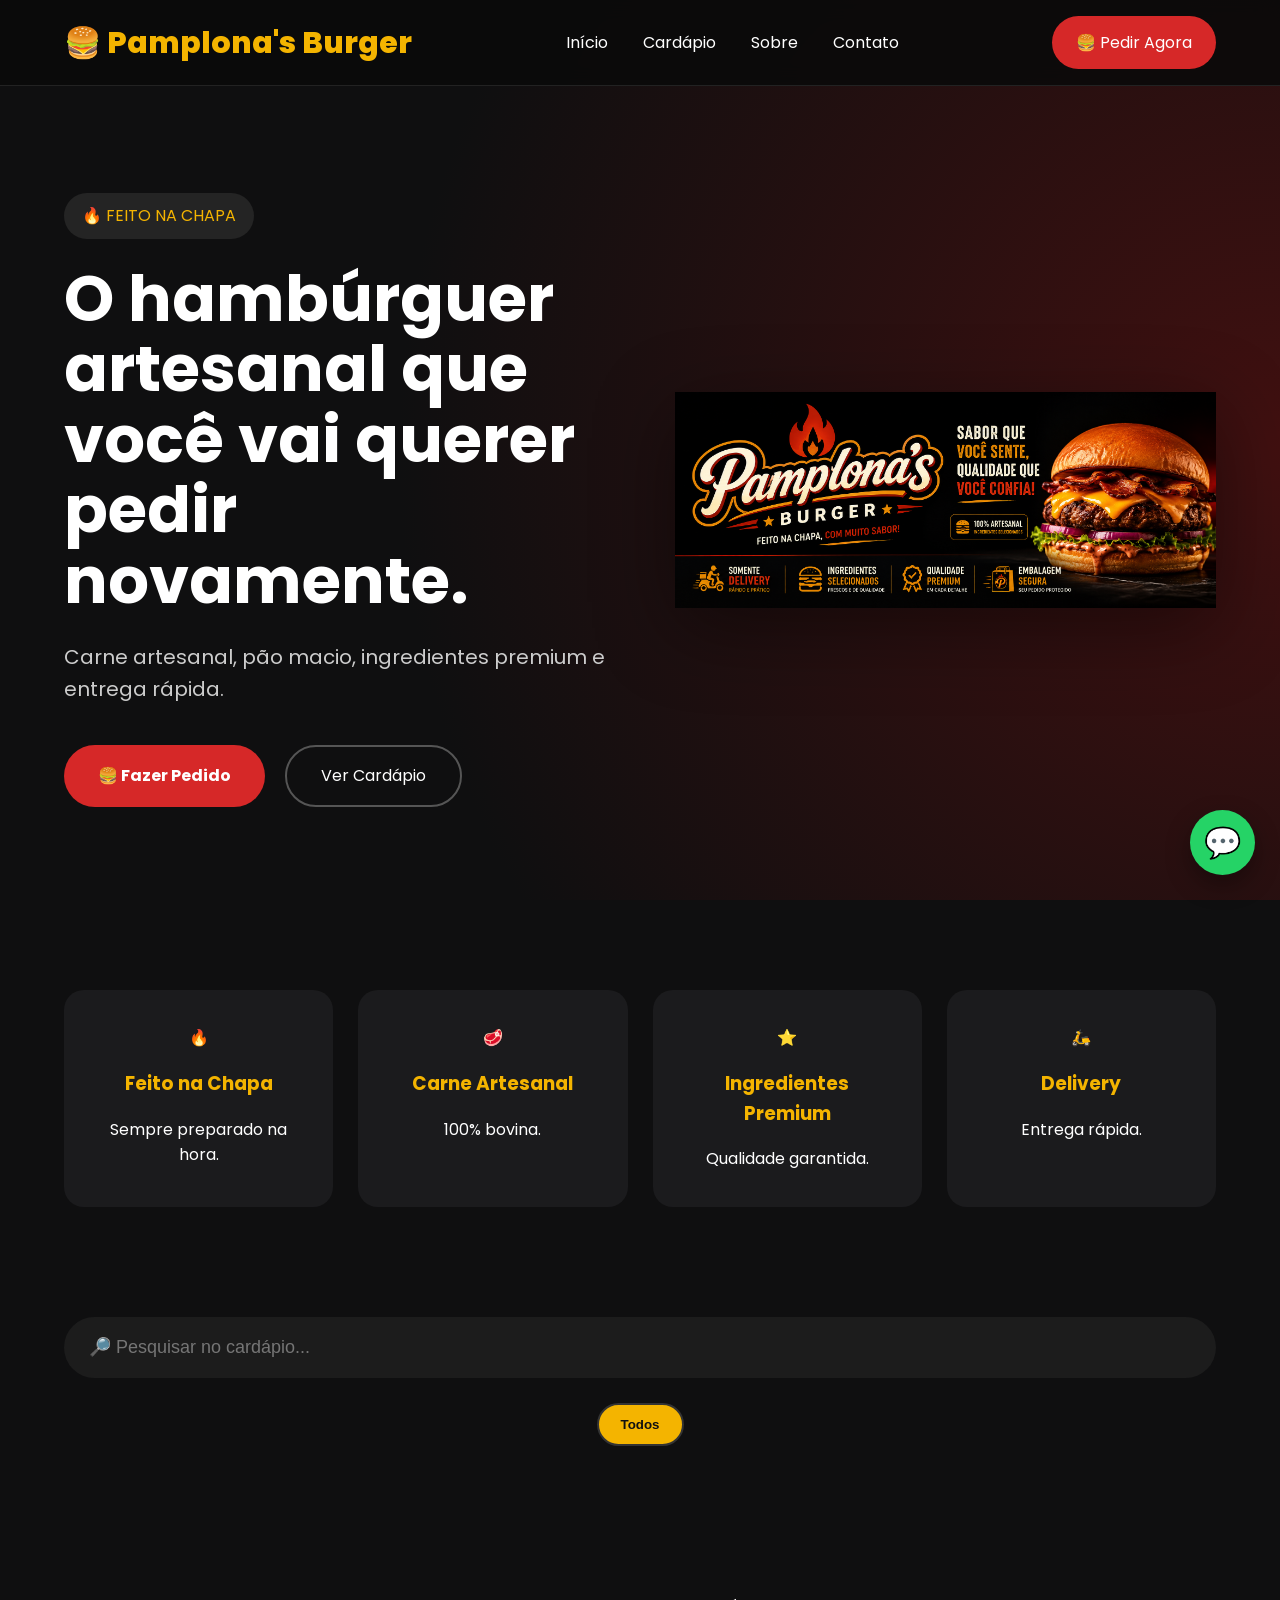
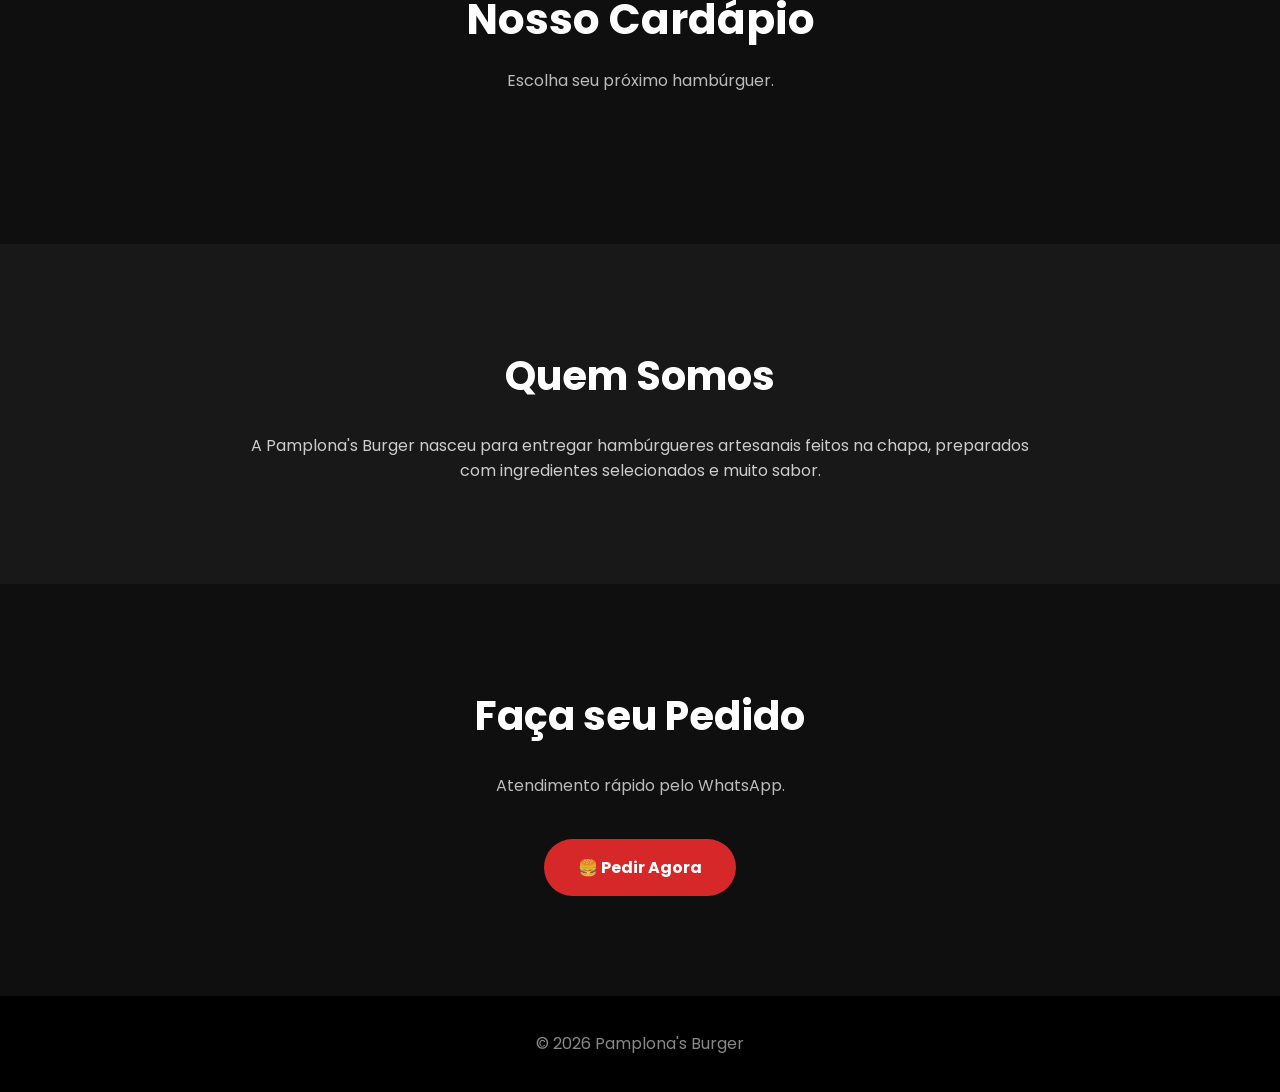
==== index.html @ 95647084 "Primeira versão do site" ====
<!DOCTYPE html>
<html lang="pt-BR">

<head>

    <meta charset="UTF-8">
    <meta name="viewport" content="width=device-width, initial-scale=1.0">

    <title>Pamplona's Burger</title>

    <meta name="description"
        content="Hambúrgueres artesanais feitos na chapa.">

    <link rel="stylesheet" href="css/style.css">
    <link rel="stylesheet" href="css/responsive.css">

    <link rel="preconnect" href="https://fonts.googleapis.com">
    <link rel="preconnect" href="https://fonts.gstatic.com" crossorigin>

    <link href="https://fonts.googleapis.com/css2?family=Poppins:wght@300;400;500;600;700;800&display=swap"
        rel="stylesheet">

</head>

<body>

<header>

    <div class="container header-content">

        <div class="logo">

            🍔 Pamplona's Burger

        </div>

        <nav>

            <a href="#">Início</a>

            <a href="#cardapio">Cardápio</a>

            <a href="#sobre">Sobre</a>

            <a href="#contato">Contato</a>

        </nav>

    
    <a
    class="btn-header"
    data-whatsapp="Olá! Quero fazer um pedido na Pamplona's Burger.">

    🍔 Pedir Agora

</a>
    </div>

</header>


<section class="hero">

    <div class="container hero-grid">

        <div class="hero-text">

            <span class="tag">

                🔥 FEITO NA CHAPA

            </span>

            <h1>

                O hambúrguer artesanal que você vai querer pedir novamente.

            </h1>

            <p>

                Carne artesanal, pão macio, ingredientes premium e entrega rápida.

            </p>

            <div class="hero-buttons">

    <a
        class="btn-primary"
        data-whatsapp="Olá! Quero fazer um pedido na Pamplona's Burger.">

        🍔 Fazer Pedido

    </a>

    <a
        class="btn-secondary"
        href="#cardapio">

        Ver Cardápio

    </a>

</div>

        </div>

        <div class="hero-image">

            <img
            src="assets/images/banner.png"
            alt="Hambúrguer">

        </div>

    </div>

</section>


<section class="features">

    <div class="container cards">

        <div class="card">

            🔥

            <h3>Feito na Chapa</h3>

            <p>Sempre preparado na hora.</p>

        </div>

        <div class="card">

            🥩

            <h3>Carne Artesanal</h3>

            <p>100% bovina.</p>

        </div>

        <div class="card">

            ⭐

            <h3>Ingredientes Premium</h3>

            <p>Qualidade garantida.</p>

        </div>

        <div class="card">

            🛵

            <h3>Delivery</h3>

            <p>Entrega rápida.</p>

        </div>

    </div>

</section>


<section class="search-area">

    <div class="container">

        <input
            id="pesquisa"
            type="text"
            placeholder="🔎 Pesquisar no cardápio...">

        <div id="filtros" class="filtros"></div>

    </div>

</section>


<section id="cardapio" class="menu">

    <div class="container">

        <h2>

            Nosso Cardápio

        </h2>

        <p class="subtitle">

            Escolha seu próximo hambúrguer.

        </p>

        <div id="listaProdutos">

        </div>

    </div>

</section>


<section id="sobre" class="about">

    <div class="container">

        <h2>

            Quem Somos

        </h2>

        <p>

            A Pamplona's Burger nasceu para entregar hambúrgueres artesanais feitos na chapa,
            preparados com ingredientes selecionados e muito sabor.

        </p>

    </div>

</section>


<section id="contato" class="contact">

    <div class="container">

        <h2>

            Faça seu Pedido

        </h2>

        <p>

            Atendimento rápido pelo WhatsApp.

        </p>

        <a
    class="btn-primary"
    data-whatsapp="Olá! Quero fazer um pedido na Pamplona's Burger.">

    🍔 Pedir Agora

</a>
    </div>

</section>


<footer>

    <div class="container">

        © 2026 Pamplona's Burger

    </div>

</footer>


<a
class="whatsapp-float"
data-whatsapp="Olá! Quero fazer um pedido na Pamplona's Burger.">

💬
</a>

<script src="js/config.js"></script>
<script src="js/api.js"></script>
<script src="js/script.js"></script>
<script src="js/cardapio.js"></script>

</body>
</html>
---- css/style.css ----
/* ===========================
   RESET
=========================== */

*{
    margin:0;
    padding:0;
    box-sizing:border-box;
}

html{
    scroll-behavior:smooth;
}

body{
    font-family:'Poppins',sans-serif;
    background:#0f0f10;
    color:#fff;
    line-height:1.6;
}

img{
    display:block;
    max-width:100%;
}

a{
    text-decoration:none;
}

.container{
    width:min(1200px,90%);
    margin:auto;
}

/* ===========================
   HEADER
=========================== */

header{

    position:fixed;
    top:0;
    left:0;
    width:100%;

    background:rgba(10,10,10,.90);

    backdrop-filter:blur(10px);

    border-bottom:1px solid #222;

    z-index:999;

}

.header-content{

    display:flex;
    justify-content:space-between;
    align-items:center;

    height:85px;

}

.logo{

    color:#F4B400;

    font-size:30px;

    font-weight:800;

}

nav{

    display:flex;

    gap:35px;

}

nav a{

    color:#fff;

    transition:.3s;

}

nav a:hover{

    color:#F4B400;

}

.btn-header{

    background:#D62828;

    color:#fff;

    padding:14px 24px;

    border-radius:40px;

    transition:.3s;

}

.btn-header:hover{

    background:#F4B400;

    color:#111;

}

/* ===========================
   HERO
=========================== */

.hero{

    min-height:100vh;

    display:flex;

    align-items:center;

    padding-top:100px;

    background:
    radial-gradient(circle at right,#411010 0%,#0f0f10 65%);

}

.hero-grid{

    display:grid;

    grid-template-columns:1fr 1fr;

    gap:70px;

    align-items:center;

}

.tag{

    display:inline-block;

    background:#242424;

    color:#F4B400;

    padding:10px 18px;

    border-radius:30px;

    margin-bottom:25px;

}

.hero h1{

    font-size:64px;

    line-height:1.1;

    margin-bottom:25px;

}

.hero p{

    font-size:20px;

    color:#ccc;

    margin-bottom:40px;

}

.hero-buttons{

    display:flex;

    gap:20px;

    flex-wrap:wrap;

}

.btn-primary{

    background:#D62828;

    color:#fff;

    padding:16px 34px;

    border-radius:40px;

    font-weight:700;

    transition:.3s;

}

.btn-primary:hover{

    background:#F4B400;

    color:#111;

}

.btn-secondary{

    border:2px solid #555;

    color:#fff;

    padding:16px 34px;

    border-radius:40px;

    transition:.3s;

}

.btn-secondary:hover{

    border-color:#F4B400;

    color:#F4B400;

}

.hero-image img{

    width:100%;

    max-width:580px;

    margin:auto;

    filter:drop-shadow(0 20px 40px rgba(0,0,0,.45));

}

/* ===========================
   DIFERENCIAIS
=========================== */

.features{

    padding:90px 0;

}

.cards{

    display:grid;

    grid-template-columns:repeat(4,1fr);

    gap:25px;

}

.card{

    background:#1b1b1d;

    padding:35px;

    border-radius:20px;

    text-align:center;

    transition:.3s;

}

.card:hover{

    transform:translateY(-8px);

    background:#242426;

}

.card h3{

    margin:18px 0;

    color:#F4B400;

}

/* ===========================
   BUSCA
=========================== */

.search-area{

    padding:20px 0 50px;

}

#pesquisa{

    width:100%;

    background:#1c1c1c;

    border:none;

    border-radius:50px;

    padding:20px 25px;

    color:#fff;

    font-size:18px;

    outline:none;

}

/* ===========================
   CARDÁPIO
=========================== */

.menu{

    padding:90px 0;

}

.menu h2{

    font-size:42px;

    text-align:center;

}

.subtitle{

    text-align:center;

    color:#bbb;

    margin:15px 0 60px;

}

.categoria{

    margin-bottom:70px;

}

.categoria h3{

    color:#F4B400;

    margin-bottom:30px;

    font-size:34px;

}

.products{

    display:grid;

    grid-template-columns:repeat(auto-fit,minmax(320px,1fr));

    gap:30px;

}

.product{

    background:#1b1b1d;

    border-radius:20px;

    overflow:hidden;

    transition:.3s;

}

.product:hover{

    transform:translateY(-8px);

}

.product img{

    width:100%;

    height:240px;

    object-fit:cover;

}

.product h3{

    padding:20px;

    color:#F4B400;

}

.product p{

    padding:0 20px;

    color:#ccc;

    min-height:60px;

}

.product span{

    display:block;

    padding:20px;

    font-size:28px;

    font-weight:bold;

}

.product .btn-primary{

    display:block;

    margin:0 20px 20px;

    text-align:center;

}

/* ===========================
   SOBRE
=========================== */

.about{

    background:#181818;

    padding:100px 0;

    text-align:center;

}

.about h2{

    font-size:40px;

    margin-bottom:25px;

}

.about p{

    max-width:800px;

    margin:auto;

    color:#ccc;

}

/* ===========================
   CONTATO
=========================== */

.contact{

    padding:100px 0;

    text-align:center;

}

.contact h2{

    font-size:40px;

}

.contact p{

    color:#bbb;

    margin:25px 0 40px;

}

/* ===========================
   FOOTER
=========================== */

footer{

    background:#000;

    padding:35px;

    text-align:center;

    color:#888;

}

/* ===========================
   WHATSAPP
=========================== */

.whatsapp-float{

    position:fixed;

    right:25px;

    bottom:25px;

    width:65px;

    height:65px;

    border-radius:50%;

    background:#25D366;

    color:#fff;

    display:flex;

    align-items:center;

    justify-content:center;

    font-size:30px;

    box-shadow:0 10px 25px rgba(0,0,0,.35);

    z-index:999;

    transition:.3s;

}

.whatsapp-float:hover{

    transform:scale(1.08);

}
/* ===========================
   ANIMAÇÕES
=========================== */

.product,
.card{

    opacity:0;

    transform:translateY(40px);

    transition:.6s;

}

.product.show,
.card.show{

    opacity:1;

    transform:translateY(0);

}

.product{

    box-shadow:0 15px 35px rgba(0,0,0,.25);

}

.product:hover{

    box-shadow:0 20px 45px rgba(0,0,0,.40);

}
/* ===========================
   FILTROS
=========================== */

.filtros{

    display:flex;
    gap:15px;
    flex-wrap:wrap;
    margin-top:25px;
    justify-content:center;

}

.filtro{

    background:#222;
    color:#fff;
    border:2px solid #333;
    padding:12px 22px;
    border-radius:40px;
    cursor:pointer;
    transition:.3s;
    font-weight:600;

}

.filtro:hover{

    background:#D62828;

}

.filtro.ativo{

    background:#F4B400;
    color:#111;

}
/* ===========================
   CARD PREMIUM
=========================== */

.product{

    position:relative;

    background:#1b1b1d;

    border-radius:22px;

    overflow:hidden;

    transition:.35s;

}

.product:hover{

    transform:translateY(-10px);

}

.product img{

    width:100%;

    height:240px;

    object-fit:cover;

}

.product-info{

    padding:22px;

}

.product h3{

    padding:0;

    margin-bottom:10px;

    color:#F4B400;

}

.product p{

    padding:0;

    color:#cfcfcf;

    min-height:55px;

    font-size:15px;

}

.product-footer{

    display:flex;

    justify-content:space-between;

    align-items:center;

    margin-top:25px;

}

.price{

    font-size:30px;

    font-weight:700;

    color:#fff;

}

.btn-buy{

    background:#D62828;

    color:#fff;

    padding:12px 18px;

    border-radius:30px;

    transition:.3s;

    font-weight:600;

}

.btn-buy:hover{

    background:#F4B400;

    color:#111;

}

.badge{

    position:absolute;

    top:15px;

    left:15px;

    background:#F4B400;

    color:#111;

    padding:8px 14px;

    border-radius:30px;

    font-size:13px;

    font-weight:700;

    z-index:10;

}
.btn-primary,
.btn-buy{

    display:inline-flex;
    align-items:center;
    justify-content:center;

    text-decoration:none;

    color:#fff !important;

    font-size:16px;
    font-weight:700;

    cursor:pointer;

}

.btn-primary:hover,
.btn-buy:hover{

    color:#111 !important;

}
---- css/responsive.css ----
/* ===========================
   TABLETS
=========================== */

@media (max-width:1024px){

.hero-grid{

    grid-template-columns:1fr;
    text-align:center;

}

.hero-image{

    order:-1;

}

.cards{

    grid-template-columns:repeat(2,1fr);

}

nav{

    gap:20px;

}

.hero h1{

    font-size:48px;

}

}


/* ===========================
   CELULARES
=========================== */

@media (max-width:768px){

header{

    position:relative;

}

.header-content{

    flex-direction:column;

    height:auto;

    padding:20px 0;

    gap:20px;

}

nav{

    flex-wrap:wrap;

    justify-content:center;

}

.logo{

    font-size:26px;

}

.hero{

    padding:50px 0;

    min-height:auto;

}

.hero h1{

    font-size:38px;

}

.hero p{

    font-size:18px;

}

.hero-buttons{

    justify-content:center;

}

.cards{

    grid-template-columns:1fr;

}

.products{

    grid-template-columns:1fr;

}

.menu h2,
.about h2,
.contact h2{

    font-size:32px;

}

.product img{

    height:220px;

}

.btn-primary,
.btn-secondary,
.btn-header{

    width:100%;
    text-align:center;

}

.whatsapp-float{

    width:60px;
    height:60px;
    font-size:28px;

}

}


/* ===========================
   CELULARES PEQUENOS
=========================== */

@media (max-width:480px){

.container{

    width:94%;

}

.hero h1{

    font-size:32px;

}

.hero p{

    font-size:16px;

}

.tag{

    font-size:13px;

}

#pesquisa{

    font-size:16px;

    padding:18px;

}

.product span{

    font-size:24px;

}

}
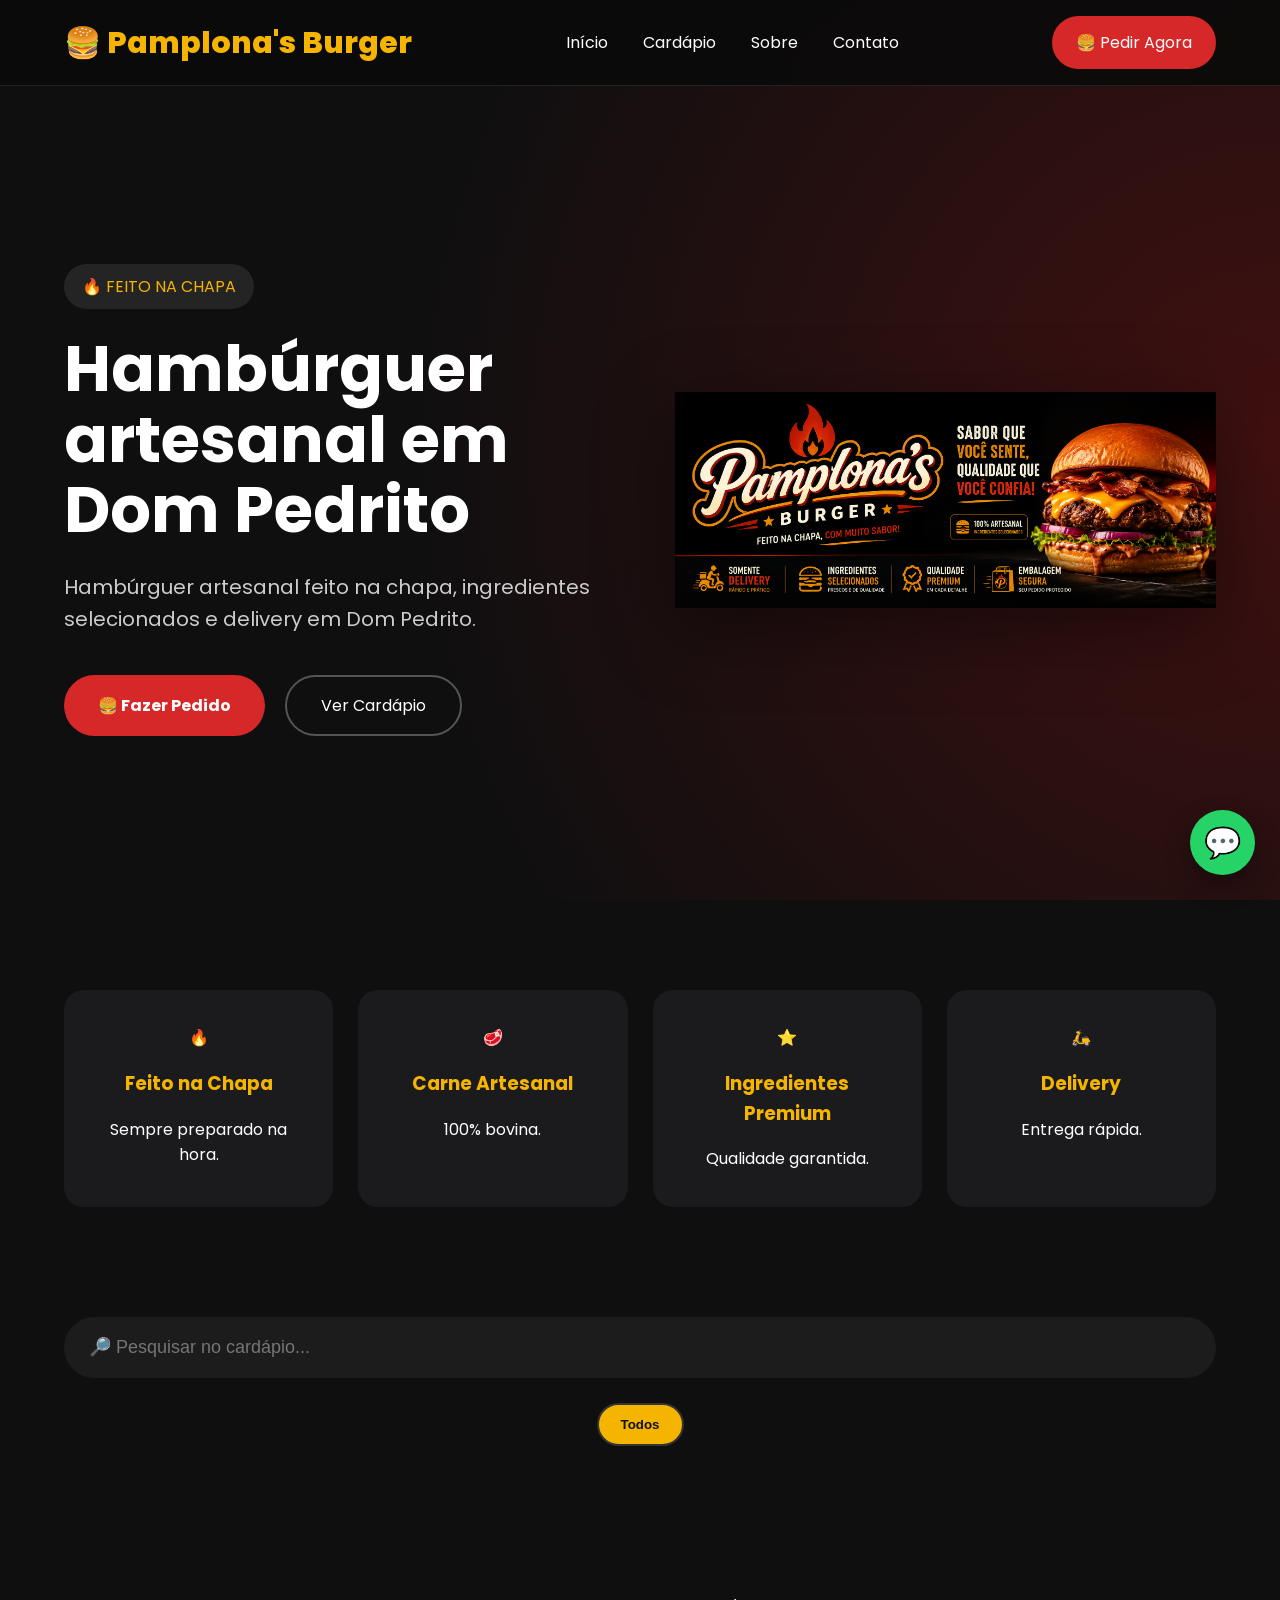
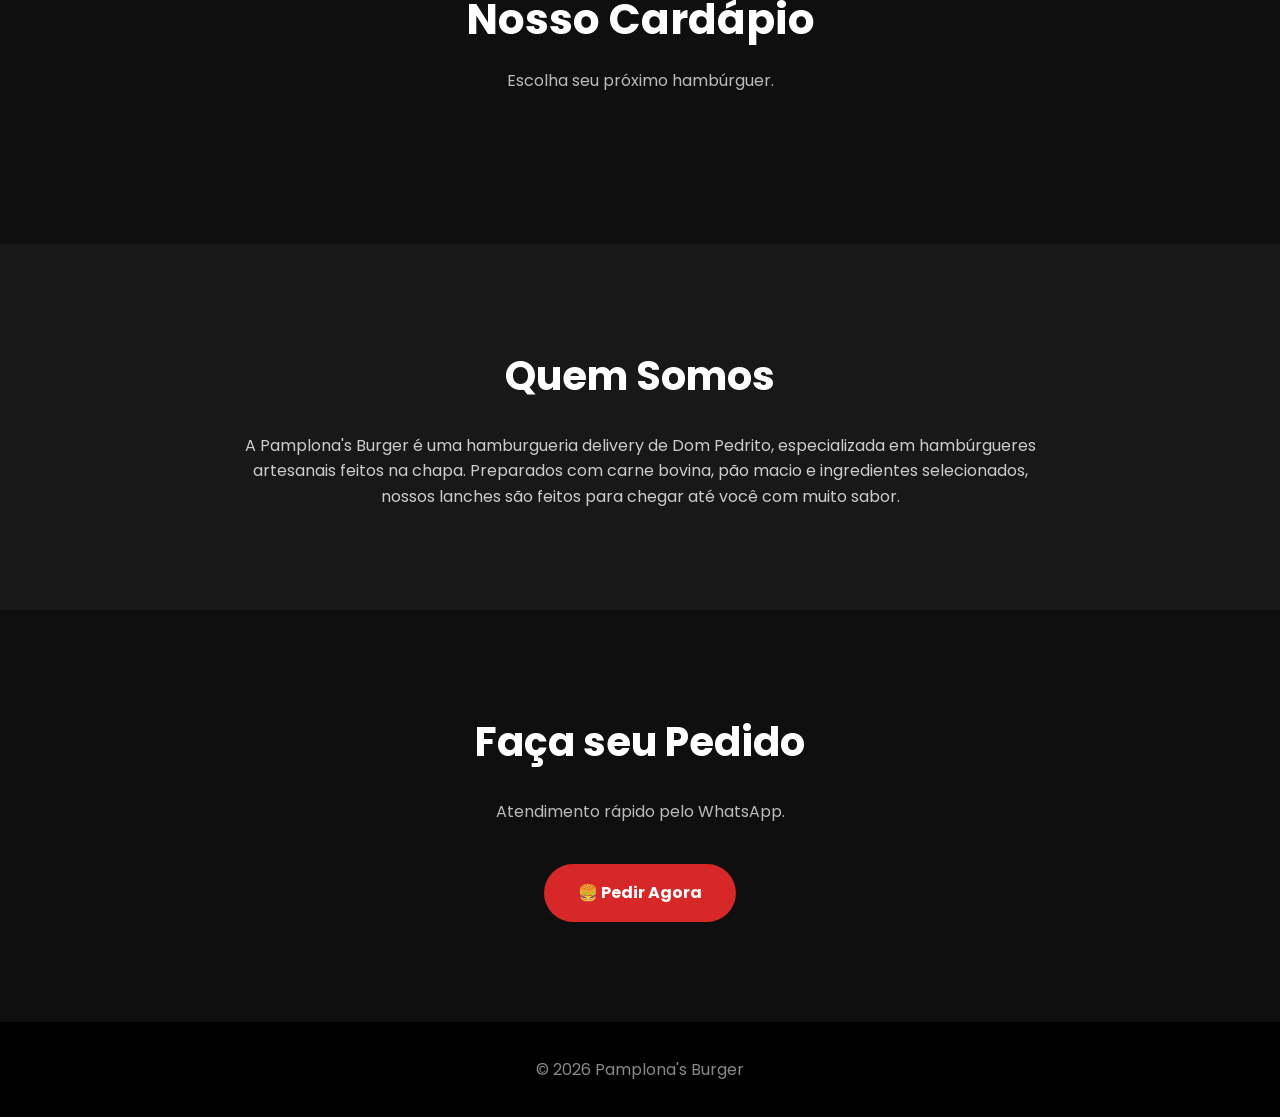
==== commit 5fe7870f: "Otimização SEO local Dom Pedrito" ====
--- a/index.html
+++ b/index.html
@@ -6,11 +6,13 @@
     <meta charset="UTF-8">
     <meta name="viewport" content="width=device-width, initial-scale=1.0">
 
-    <title>Pamplona's Burger</title>
+    <title>Pamplona's Burger | Hambúrguer em Dom Pedrito</title>
 
     <meta name="description"
-        content="Hambúrgueres artesanais feitos na chapa.">
-
+    content="Pamplona's Burger: hambúrguer artesanal feito na chapa em Dom Pedrito. Lanches, hambúrgueres e delivery com muito sabor. Faça seu pedido pelo WhatsApp.">
+
+    <meta name="keywords"
+    content="hambúrguer em Dom Pedrito, hamburgueria em Dom Pedrito, lanche em Dom Pedrito, delivery em Dom Pedrito, hambúrguer artesanal Dom Pedrito, lanche delivery Dom Pedrito">
     <link rel="stylesheet" href="css/style.css">
     <link rel="stylesheet" href="css/responsive.css">
 
@@ -19,7 +21,51 @@
 
     <link href="https://fonts.googleapis.com/css2?family=Poppins:wght@300;400;500;600;700;800&display=swap"
         rel="stylesheet">
-
+    <link rel="canonical"
+      href="https://pamplonas-burger.pamplonahamburger.workers.dev/">
+
+<meta property="og:type" content="website">
+
+<meta property="og:title"
+      content="Pamplona's Burger | Hambúrguer em Dom Pedrito">
+
+<meta property="og:description"
+      content="Hambúrguer artesanal feito na chapa em Dom Pedrito. Peça seu lanche pelo WhatsApp.">
+
+<meta property="og:url"
+      content="https://pamplonas-burger.pamplonahamburger.workers.dev/">
+
+<meta property="og:locale" content="pt_BR">
+
+<script type="application/ld+json">
+{
+  "@context": "https://schema.org",
+  "@type": "Restaurant",
+  "@id": "https://pamplonas-burger.pamplonahamburger.workers.dev/#restaurant",
+  "name": "Pamplona's Burger",
+  "url": "https://pamplonas-burger.pamplonahamburger.workers.dev/",
+  "telephone": "+55 53 99920-4707",
+  "servesCuisine": [
+    "Hambúrguer",
+    "Lanches"
+  ],
+  "description": "Hambúrguer artesanal feito na chapa em Dom Pedrito, com delivery.",
+  "areaServed": {
+    "@type": "City",
+    "name": "Dom Pedrito",
+    "containedInPlace": {
+      "@type": "State",
+      "name": "Rio Grande do Sul"
+    },
+    "containedInCountry": {
+      "@type": "Country",
+      "name": "Brasil"
+    }
+  },
+  "priceRange": "$$",
+  "sameAs": []
+}
+</script>
 </head>
 
 <body>
@@ -72,15 +118,12 @@
             </span>
 
             <h1>
-
-                O hambúrguer artesanal que você vai querer pedir novamente.
-
+                Hambúrguer artesanal em Dom Pedrito
             </h1>
 
             <p>
-
-                Carne artesanal, pão macio, ingredientes premium e entrega rápida.
-
+                Hambúrguer artesanal feito na chapa, ingredientes selecionados
+                e delivery em Dom Pedrito.
             </p>
 
             <div class="hero-buttons">
@@ -220,8 +263,10 @@
 
         <p>
 
-            A Pamplona's Burger nasceu para entregar hambúrgueres artesanais feitos na chapa,
-            preparados com ingredientes selecionados e muito sabor.
+    A Pamplona's Burger é uma hamburgueria delivery de Dom Pedrito,
+    especializada em hambúrgueres artesanais feitos na chapa.
+    Preparados com carne bovina, pão macio e ingredientes selecionados,
+    nossos lanches são feitos para chegar até você com muito sabor.
 
         </p>
 
